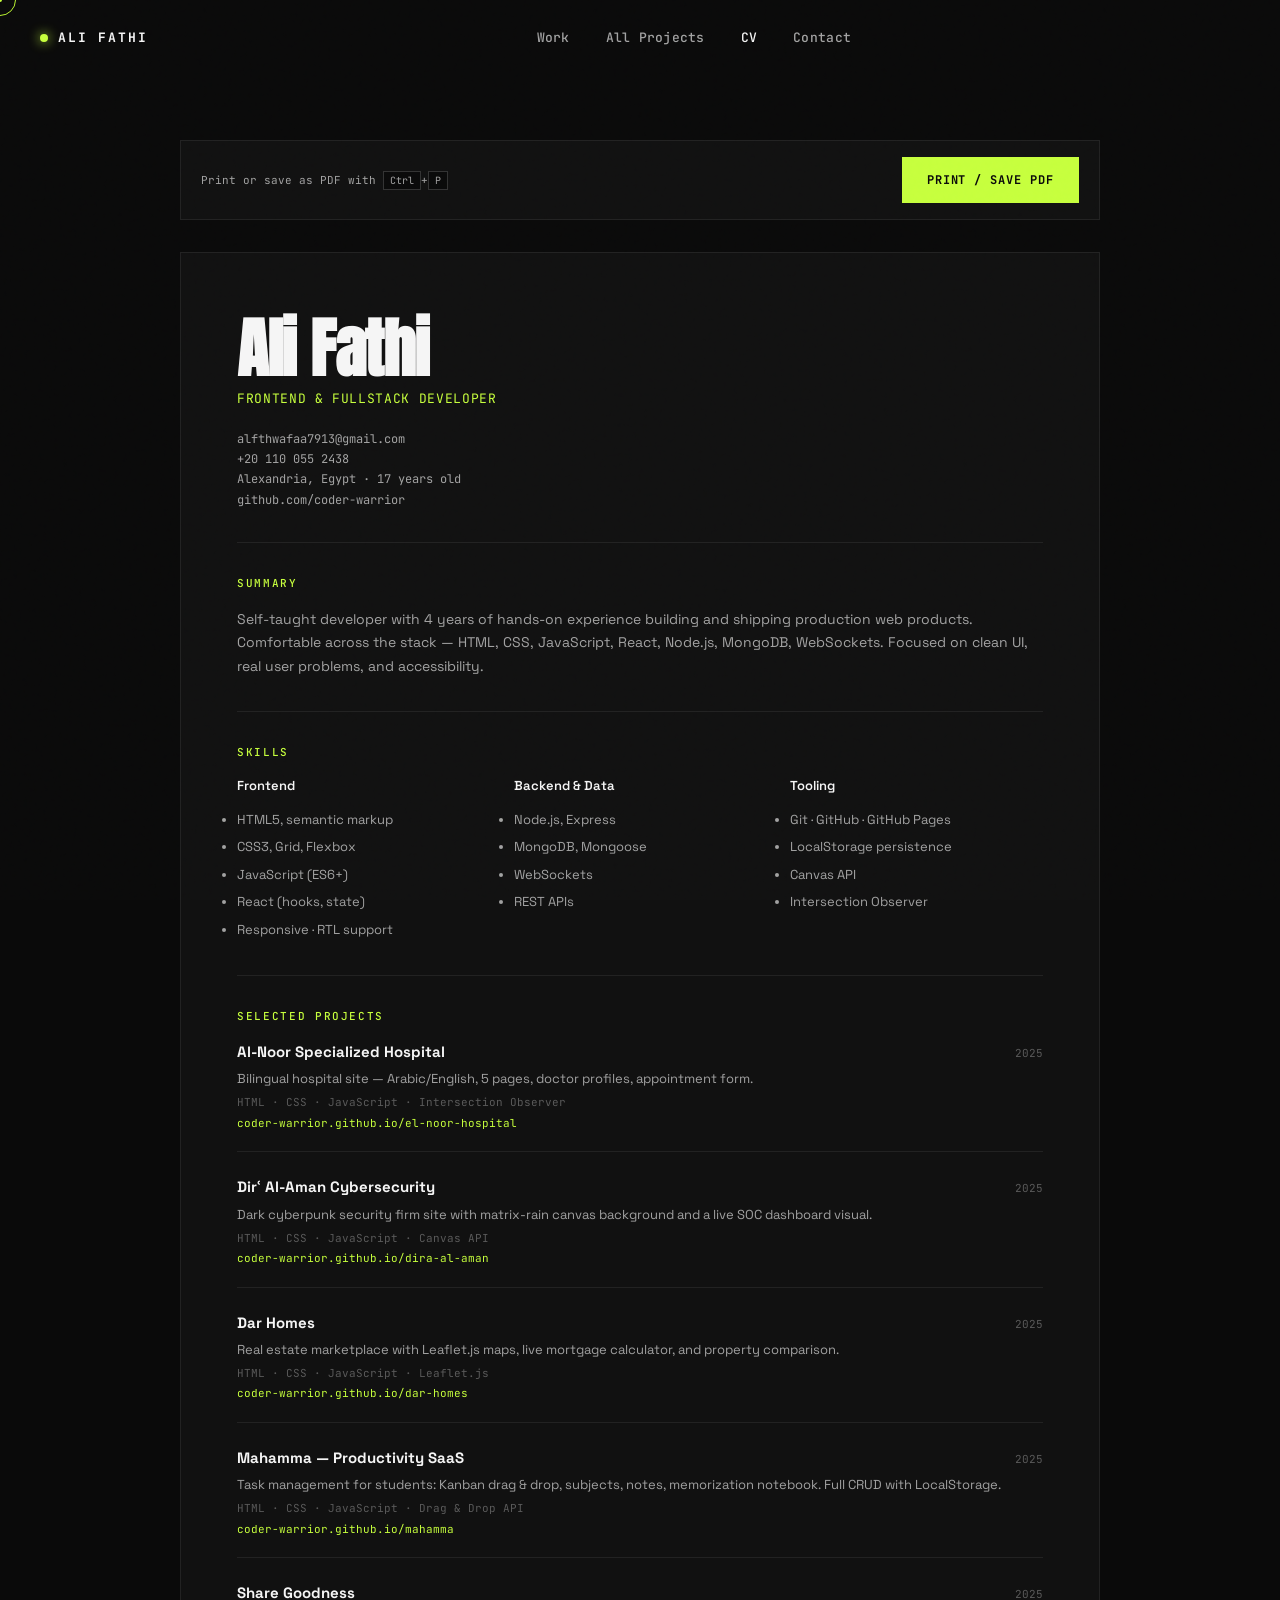
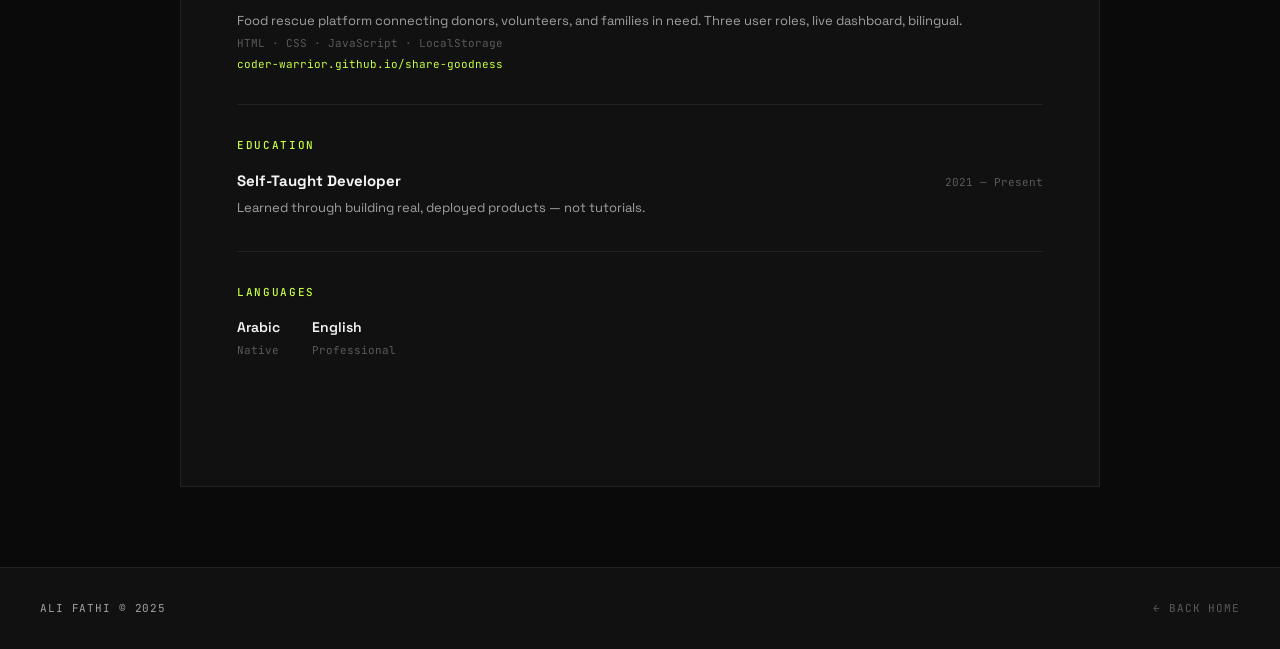
==== cv.html @ 3ee0965e "first commit" ====
<!DOCTYPE html>
<html lang="en" dir="ltr">
<head>
  <meta charset="UTF-8">
  <meta name="viewport" content="width=device-width, initial-scale=1.0">
  <title>CV — Ali Fathi</title>
  <link rel="preconnect" href="https://fonts.googleapis.com">
  <link rel="preconnect" href="https://fonts.gstatic.com" crossorigin>
  <link href="https://fonts.googleapis.com/css2?family=Anton&family=Space+Grotesk:wght@300;400;500;600;700&family=JetBrains+Mono:wght@400;500;700&display=swap" rel="stylesheet">
  <link rel="stylesheet" href="css/style.css">
  <link rel="stylesheet" href="css/animations.css">
</head>
<body class="cv-page-body">
  <div class="cursor" id="cursor"></div>
  <div class="cursor-dot" id="cursorDot"></div>
  <div class="grain"></div>

  <header class="site-header no-print" id="navbar">
    <div class="header-inner">
      <a href="index.html" class="brand">
        <span class="brand-dot"></span>
        <span class="brand-name">ALI FATHI</span>
      </a>
      <nav class="nav" id="navLinks">
        <a href="index.html#work" class="nav-link">Work</a>
        <a href="work.html" class="nav-link">All Projects</a>
        <a href="cv.html" class="nav-link active">CV</a>
        <a href="index.html#contact" class="nav-link">Contact</a>
      </nav>
      <div class="header-actions">
        <button class="menu-toggle no-print" id="menuToggle" aria-label="Menu"><span></span><span></span></button>
      </div>
    </div>
  </header>

  <main class="cv-main">
    <div class="cv-toolbar no-print">
      <p>Print or save as PDF with <kbd>Ctrl</kbd>+<kbd>P</kbd></p>
      <button class="btn btn-primary" onclick="window.print()">Print / Save PDF</button>
    </div>

    <article class="cv-document">
      <header class="cv-header">
        <h1>Ali Fathi</h1>
        <p class="cv-role">Frontend & Fullstack Developer</p>
        <div class="cv-contact">
          <p>alfthwafaa7913@gmail.com</p>
          <p>+20 110 055 2438</p>
          <p>Alexandria, Egypt · 17 years old</p>
          <p>github.com/coder-warrior</p>
        </div>
      </header>

      <section class="cv-section">
        <h2>Summary</h2>
        <p>Self-taught developer with 4 years of hands-on experience building and shipping production web products. Comfortable across the stack — HTML, CSS, JavaScript, React, Node.js, MongoDB, WebSockets. Focused on clean UI, real user problems, and accessibility.</p>
      </section>

      <section class="cv-section">
        <h2>Skills</h2>
        <div class="cv-skills-grid">
          <div>
            <h3>Frontend</h3>
            <ul>
              <li>HTML5, semantic markup</li>
              <li>CSS3, Grid, Flexbox</li>
              <li>JavaScript (ES6+)</li>
              <li>React (hooks, state)</li>
              <li>Responsive · RTL support</li>
            </ul>
          </div>
          <div>
            <h3>Backend & Data</h3>
            <ul>
              <li>Node.js, Express</li>
              <li>MongoDB, Mongoose</li>
              <li>WebSockets</li>
              <li>REST APIs</li>
            </ul>
          </div>
          <div>
            <h3>Tooling</h3>
            <ul>
              <li>Git · GitHub · GitHub Pages</li>
              <li>LocalStorage persistence</li>
              <li>Canvas API</li>
              <li>Intersection Observer</li>
            </ul>
          </div>
        </div>
      </section>

      <section class="cv-section">
        <h2>Selected Projects</h2>
        <div class="cv-projects">
          <div class="cv-project">
            <div class="cv-project-head">
              <h3>Al-Noor Specialized Hospital</h3><span>2025</span>
            </div>
            <p class="cv-project-sub">Bilingual hospital site — Arabic/English, 5 pages, doctor profiles, appointment form.</p>
            <p class="cv-project-tech">HTML · CSS · JavaScript · Intersection Observer</p>
            <p class="cv-project-link">coder-warrior.github.io/el-noor-hospital</p>
          </div>
          <div class="cv-project">
            <div class="cv-project-head">
              <h3>Dirʿ Al-Aman Cybersecurity</h3><span>2025</span>
            </div>
            <p class="cv-project-sub">Dark cyberpunk security firm site with matrix-rain canvas background and a live SOC dashboard visual.</p>
            <p class="cv-project-tech">HTML · CSS · JavaScript · Canvas API</p>
            <p class="cv-project-link">coder-warrior.github.io/dira-al-aman</p>
          </div>
          <div class="cv-project">
            <div class="cv-project-head">
              <h3>Dar Homes</h3><span>2025</span>
            </div>
            <p class="cv-project-sub">Real estate marketplace with Leaflet.js maps, live mortgage calculator, and property comparison.</p>
            <p class="cv-project-tech">HTML · CSS · JavaScript · Leaflet.js</p>
            <p class="cv-project-link">coder-warrior.github.io/dar-homes</p>
          </div>
          <div class="cv-project">
            <div class="cv-project-head">
              <h3>Mahamma — Productivity SaaS</h3><span>2025</span>
            </div>
            <p class="cv-project-sub">Task management for students: Kanban drag & drop, subjects, notes, memorization notebook. Full CRUD with LocalStorage.</p>
            <p class="cv-project-tech">HTML · CSS · JavaScript · Drag & Drop API</p>
            <p class="cv-project-link">coder-warrior.github.io/mahamma</p>
          </div>
          <div class="cv-project">
            <div class="cv-project-head">
              <h3>Share Goodness</h3><span>2025</span>
            </div>
            <p class="cv-project-sub">Food rescue platform connecting donors, volunteers, and families in need. Three user roles, live dashboard, bilingual.</p>
            <p class="cv-project-tech">HTML · CSS · JavaScript · LocalStorage</p>
            <p class="cv-project-link">coder-warrior.github.io/share-goodness</p>
          </div>
        </div>
      </section>

      <section class="cv-section">
        <h2>Education</h2>
        <div class="cv-edu">
          <div class="cv-edu-head">
            <h3>Self-Taught Developer</h3><span>2021 — Present</span>
          </div>
          <p>Learned through building real, deployed products — not tutorials.</p>
        </div>
      </section>

      <section class="cv-section">
        <h2>Languages</h2>
        <div class="cv-languages">
          <div><strong>Arabic</strong><span>Native</span></div>
          <div><strong>English</strong><span>Professional</span></div>
        </div>
      </section>
    </article>
  </main>

  <footer class="site-footer no-print">
    <div class="footer-inner">
      <span class="footer-brand">ALI FATHI © 2025</span>
      <a href="index.html" class="footer-top">← Back home</a>
    </div>
  </footer>

  <script src="js/projects.js"></script>
  <script src="js/translations.js"></script>
  <script src="js/main.js"></script>
</body>
</html>
---- css/style.css ----
/* ===================================
   Ali Fathi — Portfolio
   Kinetic Dark Style
=================================== */

:root {
  --bg: #0a0a0a;
  --bg-soft: #111111;
  --bg-card: #151515;
  --text: #f5f5f5;
  --text-soft: #a1a1a1;
  --text-mute: #5a5a5a;
  --line: #222222;
  --line-strong: #333333;
  --accent: #c6ff3d;      /* lime */
  --accent-2: #00e5ff;    /* cyan */
  --accent-3: #ff2e88;    /* magenta */
  --gradient: linear-gradient(135deg, #c6ff3d 0%, #00e5ff 50%, #ff2e88 100%);
  --font-display: 'Anton', sans-serif;
  --font-body: 'Space Grotesk', sans-serif;
  --font-mono: 'JetBrains Mono', monospace;
}

* { margin: 0; padding: 0; box-sizing: border-box; }

html {
  scroll-behavior: smooth;
  overflow-x: hidden;
  background: var(--bg);
}

body {
  font-family: var(--font-body);
  background: var(--bg);
  color: var(--text);
  line-height: 1.5;
  overflow-x: hidden;
  -webkit-font-smoothing: antialiased;
  -moz-osx-font-smoothing: grayscale;
  cursor: none;
}

@media (hover: none) { body { cursor: auto; } }

a { color: inherit; text-decoration: none; cursor: none; }
@media (hover: none) { a { cursor: pointer; } }

button { font-family: inherit; cursor: none; border: none; background: none; color: inherit; }
@media (hover: none) { button { cursor: pointer; } }

img { max-width: 100%; display: block; }

/* ===== Custom cursor ===== */
.cursor {
  position: fixed;
  top: 0; left: 0;
  width: 32px; height: 32px;
  border: 1.5px solid var(--accent);
  border-radius: 50%;
  pointer-events: none;
  z-index: 9999;
  transform: translate(-50%, -50%);
  transition: width 0.25s ease, height 0.25s ease, border-color 0.25s ease, background-color 0.25s ease;
  mix-blend-mode: difference;
}

.cursor.hover {
  width: 64px; height: 64px;
  background: rgba(198, 255, 61, 0.15);
  border-color: var(--accent);
}

.cursor-dot {
  position: fixed;
  top: 0; left: 0;
  width: 4px; height: 4px;
  background: var(--accent);
  border-radius: 50%;
  pointer-events: none;
  z-index: 10000;
  transform: translate(-50%, -50%);
}

@media (hover: none) {
  .cursor, .cursor-dot { display: none; }
}

/* Grain */
.grain {
  position: fixed;
  inset: 0;
  z-index: 9990;
  pointer-events: none;
  opacity: 0.06;
  background-image: url("data:image/svg+xml;utf8,<svg viewBox='0 0 200 200' xmlns='http://www.w3.org/2000/svg'><filter id='n'><feTurbulence type='fractalNoise' baseFrequency='0.9' numOctaves='3'/></filter><rect width='100%' height='100%' filter='url(%23n)'/></svg>");
  mix-blend-mode: overlay;
}

/* Orbs */
.orbs {
  position: fixed;
  inset: 0;
  z-index: -1;
  pointer-events: none;
  overflow: hidden;
}

.orb {
  position: absolute;
  border-radius: 50%;
  filter: blur(140px);
  opacity: 0.15;
}

.orb-1 {
  width: 600px; height: 600px;
  background: var(--accent);
  top: -200px; right: -100px;
  animation: float1 24s ease-in-out infinite;
}

.orb-2 {
  width: 500px; height: 500px;
  background: var(--accent-2);
  bottom: -200px; left: -150px;
  animation: float2 28s ease-in-out infinite;
}

.orb-3 {
  width: 400px; height: 400px;
  background: var(--accent-3);
  top: 50%; left: 50%;
  animation: float3 32s ease-in-out infinite;
  opacity: 0.1;
}

/* ===== Preloader ===== */
.preloader {
  position: fixed;
  inset: 0;
  z-index: 10001;
  background: var(--bg);
  display: flex;
  align-items: center;
  justify-content: center;
  transition: transform 1s cubic-bezier(0.85, 0, 0.15, 1);
}

.preloader.done {
  transform: translateY(-100%);
}

.preloader-inner { text-align: center; }

.preloader-name {
  font-family: var(--font-display);
  font-size: clamp(48px, 10vw, 140px);
  letter-spacing: 0.02em;
  color: var(--text);
  display: inline-flex;
  overflow: hidden;
  margin-bottom: 24px;
}

.pl-letter {
  display: inline-block;
  transform: translateY(100%);
  opacity: 0;
  animation: letterUp 0.8s cubic-bezier(0.2, 0.8, 0.2, 1) forwards;
}

.pl-letter:nth-child(1) { animation-delay: 0.1s; }
.pl-letter:nth-child(2) { animation-delay: 0.15s; }
.pl-letter:nth-child(3) { animation-delay: 0.2s; }
.pl-letter:nth-child(4) { animation-delay: 0.3s; }
.pl-letter:nth-child(5) { animation-delay: 0.35s; }
.pl-letter:nth-child(6) { animation-delay: 0.4s; }
.pl-letter:nth-child(7) { animation-delay: 0.45s; }
.pl-letter:nth-child(8) { animation-delay: 0.5s; }

.pl-space { display: inline-block; width: 0.3em; }

.preloader-sub {
  font-family: var(--font-mono);
  font-size: 12px;
  color: var(--text-mute);
  letter-spacing: 0.15em;
  text-transform: uppercase;
  opacity: 0;
  animation: fadeUp 0.6s ease 0.9s forwards;
}

.preloader-bar {
  width: 200px;
  height: 1px;
  background: var(--line-strong);
  margin: 32px auto 0;
  overflow: hidden;
}

.preloader-bar-fill {
  height: 100%;
  width: 0;
  background: var(--accent);
  animation: barFill 1.8s cubic-bezier(0.85, 0, 0.15, 1) 1s forwards;
}

/* ===== Header ===== */
.site-header {
  position: fixed;
  top: 0; left: 0; right: 0;
  z-index: 100;
  padding: 20px 0;
  transition: background-color 0.4s ease, backdrop-filter 0.4s ease, border-color 0.4s ease;
  border-bottom: 1px solid transparent;
}

.site-header.scrolled {
  background: rgba(10, 10, 10, 0.7);
  backdrop-filter: blur(20px);
  -webkit-backdrop-filter: blur(20px);
  border-bottom-color: var(--line);
  padding: 14px 0;
}

.header-inner {
  max-width: 1440px;
  margin: 0 auto;
  padding: 0 40px;
  display: flex;
  align-items: center;
  justify-content: space-between;
  gap: 32px;
}

.brand {
  display: flex;
  align-items: center;
  gap: 10px;
  font-family: var(--font-mono);
  font-size: 13px;
  font-weight: 700;
  letter-spacing: 0.15em;
}

.brand-dot {
  width: 8px; height: 8px;
  background: var(--accent);
  border-radius: 50%;
  box-shadow: 0 0 12px var(--accent);
  animation: pulseDot 2s ease-in-out infinite;
}

.nav { display: flex; gap: 4px; align-items: center; }

.nav-link {
  padding: 8px 16px;
  font-size: 13px;
  font-weight: 500;
  color: var(--text-soft);
  transition: color 0.2s;
  font-family: var(--font-mono);
  letter-spacing: 0.02em;
}

.nav-link:hover, .nav-link.active { color: var(--text); }

.header-actions {
  display: flex;
  align-items: center;
  gap: 16px;
}

.status-pill {
  display: inline-flex;
  align-items: center;
  gap: 8px;
  padding: 6px 12px;
  border: 1px solid var(--line-strong);
  border-radius: 100px;
  font-family: var(--font-mono);
  font-size: 11px;
  font-weight: 500;
  color: var(--text-soft);
  letter-spacing: 0.05em;
}

.status-dot {
  width: 6px; height: 6px;
  background: var(--accent);
  border-radius: 50%;
  box-shadow: 0 0 8px var(--accent);
  animation: pulseDot 2s ease-in-out infinite;
}

.menu-toggle {
  display: none;
  flex-direction: column;
  gap: 5px;
  padding: 8px;
}

.menu-toggle span {
  width: 22px; height: 1.5px;
  background: var(--text);
  transition: transform 0.3s ease, opacity 0.3s ease;
}

.menu-toggle.active span:nth-child(1) { transform: translateY(3.5px) rotate(45deg); }
.menu-toggle.active span:nth-child(2) { transform: translateY(-3.5px) rotate(-45deg); }

/* ===== Buttons ===== */
.btn {
  display: inline-flex;
  align-items: center;
  gap: 10px;
  padding: 14px 24px;
  font-family: var(--font-mono);
  font-size: 12px;
  font-weight: 700;
  letter-spacing: 0.08em;
  text-transform: uppercase;
  border: 1px solid transparent;
  transition: all 0.25s ease;
  position: relative;
  overflow: hidden;
}

.btn svg { width: 14px; height: 14px; transition: transform 0.25s; }

.btn-primary {
  background: var(--accent);
  color: #0a0a0a;
  border-color: var(--accent);
}

.btn-primary:hover {
  background: transparent;
  color: var(--accent);
  box-shadow: 0 0 30px rgba(198, 255, 61, 0.4);
}

.btn-primary:hover svg { transform: translateX(4px); }

.btn-ghost {
  background: transparent;
  color: var(--text);
  border-color: var(--line-strong);
}

.btn-ghost:hover {
  border-color: var(--text);
  background: var(--text);
  color: var(--bg);
}

/* ===== Hero ===== */
.hero {
  min-height: 100vh;
  padding: 140px 0 60px;
  position: relative;
  display: flex;
  flex-direction: column;
  justify-content: center;
  overflow: hidden;
}

.hero-bg-text {
  position: absolute;
  inset: 0;
  display: flex;
  flex-direction: column;
  justify-content: center;
  align-items: center;
  pointer-events: none;
  z-index: 0;
  overflow: hidden;
}

.bg-word {
  font-family: var(--font-display);
  font-size: clamp(120px, 24vw, 320px);
  line-height: 0.85;
  color: transparent;
  -webkit-text-stroke: 1px rgba(245, 245, 245, 0.05);
  letter-spacing: -0.02em;
  white-space: nowrap;
  animation: bgTextScroll 30s linear infinite;
}

.hero-inner {
  max-width: 1440px;
  margin: 0 auto;
  padding: 0 40px;
  position: relative;
  z-index: 1;
  width: 100%;
}

.hero-top {
  display: flex;
  justify-content: space-between;
  align-items: center;
  padding-bottom: 32px;
  border-bottom: 1px solid var(--line);
  margin-bottom: 60px;
  font-family: var(--font-mono);
  font-size: 11px;
  color: var(--text-mute);
  letter-spacing: 0.15em;
  text-transform: uppercase;
}

.hero-title {
  font-family: var(--font-display);
  font-size: clamp(64px, 13vw, 220px);
  line-height: 0.88;
  letter-spacing: -0.02em;
  margin-bottom: 60px;
  font-weight: 400;
}

.hero-line {
  display: block;
  overflow: hidden;
  padding-bottom: 0.05em;
}

.hero-word {
  display: inline-block;
  transform: translateY(100%);
  animation: wordUp 1s cubic-bezier(0.2, 0.8, 0.2, 1) forwards;
}

.hero-line:nth-child(1) .hero-word { animation-delay: 0.2s; }
.hero-line:nth-child(2) .hero-word { animation-delay: 0.35s; }
.hero-line:nth-child(3) .hero-word { animation-delay: 0.5s; }

.hero-word-accent {
  background: var(--gradient);
  -webkit-background-clip: text;
  background-clip: text;
  -webkit-text-fill-color: transparent;
  background-size: 200% 200%;
  animation: wordUp 1s cubic-bezier(0.2, 0.8, 0.2, 1) 0.5s forwards, gradientShift 6s ease infinite;
}

.hero-bottom {
  display: grid;
  grid-template-columns: 1.2fr 1fr;
  gap: 60px;
  align-items: end;
  padding-top: 40px;
  border-top: 1px solid var(--line);
}

.hero-desc {
  font-size: 18px;
  color: var(--text-soft);
  line-height: 1.6;
  max-width: 520px;
}

.hero-cta {
  display: flex;
  gap: 12px;
  flex-wrap: wrap;
  justify-content: flex-end;
}

.hero-scroll-hint {
  position: absolute;
  bottom: 32px;
  left: 50%;
  transform: translateX(-50%);
  display: flex;
  flex-direction: column;
  align-items: center;
  gap: 10px;
  font-family: var(--font-mono);
  font-size: 10px;
  letter-spacing: 0.2em;
  color: var(--text-mute);
}

.scroll-line {
  width: 1px;
  height: 40px;
  background: linear-gradient(to bottom, var(--accent), transparent);
  animation: scrollLine 2s ease-in-out infinite;
}

/* ===== Marquee ===== */
.marquee-section {
  padding: 32px 0;
  border-top: 1px solid var(--line);
  border-bottom: 1px solid var(--line);
  overflow: hidden;
  background: var(--bg-soft);
}

.marquee {
  overflow: hidden;
  mask-image: linear-gradient(90deg, transparent, black 8%, black 92%, transparent);
  -webkit-mask-image: linear-gradient(90deg, transparent, black 8%, black 92%, transparent);
}

.marquee-track {
  display: flex;
  gap: 32px;
  white-space: nowrap;
  animation: marquee 40s linear infinite;
  width: max-content;
}

.marquee-track span {
  font-family: var(--font-display);
  font-size: clamp(28px, 4vw, 56px);
  letter-spacing: 0.02em;
  color: var(--text);
  transition: color 0.3s;
}

.marquee-track span.star {
  color: var(--accent);
  font-size: clamp(20px, 3vw, 40px);
}

/* ===== Stats ===== */
.stats-section {
  padding: 120px 40px;
  max-width: 1440px;
  margin: 0 auto;
}

.stats-inner {
  display: grid;
  grid-template-columns: repeat(4, 1fr);
  gap: 24px;
  border-top: 1px solid var(--line);
  border-bottom: 1px solid var(--line);
}

.stat {
  padding: 40px 24px;
  border-right: 1px solid var(--line);
  display: flex;
  flex-direction: column;
  gap: 16px;
}

.stat:last-child { border-right: none; }

.stat-num {
  font-family: var(--font-display);
  font-size: clamp(56px, 8vw, 120px);
  line-height: 0.9;
  color: var(--text);
  letter-spacing: -0.02em;
}

.stat-label {
  font-family: var(--font-mono);
  font-size: 11px;
  color: var(--text-mute);
  letter-spacing: 0.15em;
  text-transform: uppercase;
  line-height: 1.5;
}

/* ===== Work ===== */
.work-section {
  padding: 80px 40px 120px;
  max-width: 1440px;
  margin: 0 auto;
}

.section-tag {
  display: inline-block;
  font-family: var(--font-mono);
  font-size: 11px;
  letter-spacing: 0.15em;
  text-transform: uppercase;
  color: var(--text-mute);
  margin-bottom: 24px;
  padding-bottom: 8px;
  border-bottom: 1px solid var(--line);
}

.section-title {
  font-family: var(--font-display);
  font-size: clamp(40px, 6vw, 96px);
  line-height: 0.95;
  letter-spacing: -0.02em;
  margin-bottom: 16px;
}

.section-title .dim { color: var(--text-mute); }
.section-title .accent {
  background: var(--gradient);
  -webkit-background-clip: text;
  background-clip: text;
  -webkit-text-fill-color: transparent;
  background-size: 200% 200%;
  animation: gradientShift 6s ease infinite;
}

.work-head {
  display: grid;
  grid-template-columns: 1.3fr 1fr;
  gap: 48px;
  align-items: end;
  padding-bottom: 60px;
  border-bottom: 1px solid var(--line);
  margin-bottom: 0;
}

.work-head-right p {
  font-size: 16px;
  color: var(--text-soft);
  line-height: 1.6;
  max-width: 400px;
}

.work-list {
  display: flex;
  flex-direction: column;
}

.work-item {
  display: grid;
  grid-template-columns: 60px 1fr 200px 80px;
  gap: 32px;
  align-items: center;
  padding: 40px 0;
  border-bottom: 1px solid var(--line);
  transition: padding 0.4s ease, border-color 0.4s ease;
  position: relative;
  overflow: hidden;
}

.work-item::before {
  content: '';
  position: absolute;
  inset: 0;
  background: var(--bg-soft);
  transform: scaleY(0);
  transform-origin: bottom;
  transition: transform 0.4s cubic-bezier(0.4, 0, 0.2, 1);
  z-index: 0;
}

.work-item:hover::before { transform: scaleY(1); }
.work-item:hover { padding-left: 24px; padding-right: 24px; }
.work-item > * { position: relative; z-index: 1; }

.work-item-index {
  font-family: var(--font-mono);
  font-size: 12px;
  color: var(--text-mute);
  letter-spacing: 0.1em;
}

.work-item-main {
  display: flex;
  flex-direction: column;
  gap: 8px;
}

.work-item-icon {
  font-size: 40px;
  line-height: 1;
  margin-bottom: 8px;
  filter: grayscale(0.5);
  transition: filter 0.4s ease, transform 0.4s ease;
}

.work-item:hover .work-item-icon {
  filter: grayscale(0);
  transform: scale(1.15) rotate(-5deg);
}

.work-item h3 {
  font-family: var(--font-display);
  font-size: clamp(24px, 3.5vw, 48px);
  font-weight: 400;
  line-height: 1;
  letter-spacing: -0.01em;
  transition: color 0.3s;
}

.work-item:hover h3 { color: var(--accent); }

.work-item-sub {
  font-family: var(--font-mono);
  font-size: 11px;
  color: var(--text-mute);
  letter-spacing: 0.05em;
  text-transform: uppercase;
}

.work-item-tags {
  display: flex;
  flex-wrap: wrap;
  gap: 6px;
  justify-content: flex-end;
}

.work-item-tags span {
  font-family: var(--font-mono);
  font-size: 10px;
  padding: 4px 8px;
  border: 1px solid var(--line-strong);
  color: var(--text-soft);
  letter-spacing: 0.02em;
}

.work-item-arrow {
  display: flex;
  align-items: center;
  justify-content: center;
  width: 56px;
  height: 56px;
  border: 1px solid var(--line-strong);
  border-radius: 50%;
  transition: transform 0.3s ease, background 0.3s ease, border-color 0.3s ease;
}

.work-item-arrow svg {
  width: 20px;
  height: 20px;
  color: var(--text);
  transition: color 0.3s;
}

.work-item:hover .work-item-arrow {
  transform: rotate(-45deg);
  background: var(--accent);
  border-color: var(--accent);
}

.work-item:hover .work-item-arrow svg { color: #0a0a0a; }

.work-footer {
  padding-top: 60px;
  text-align: right;
}

.link-arrow {
  display: inline-flex;
  align-items: center;
  gap: 12px;
  font-family: var(--font-mono);
  font-size: 13px;
  letter-spacing: 0.1em;
  text-transform: uppercase;
  color: var(--text);
  padding-bottom: 6px;
  border-bottom: 1px solid var(--text);
  transition: gap 0.3s, color 0.3s;
}

.link-arrow:hover { gap: 20px; color: var(--accent); border-color: var(--accent); }
.link-arrow svg { width: 16px; height: 16px; }

/* ===== About ===== */
.about-section {
  padding: 120px 40px;
  border-top: 1px solid var(--line);
  background: var(--bg-soft);
}

.about-inner {
  max-width: 1440px;
  margin: 0 auto;
  display: grid;
  grid-template-columns: 200px 1.5fr 1fr;
  gap: 60px;
}

.about-content {
  display: flex;
  flex-direction: column;
  gap: 24px;
}

.about-lead {
  font-family: var(--font-display);
  font-size: clamp(24px, 3vw, 40px);
  line-height: 1.15;
  letter-spacing: -0.01em;
  color: var(--text);
  font-weight: 400;
}

.about-lead em {
  font-style: italic;
  color: var(--accent);
}

.about-body {
  font-size: 15px;
  line-height: 1.7;
  color: var(--text-soft);
}

.about-body em { color: var(--accent); font-style: italic; }

.about-closing {
  font-family: var(--font-display);
  font-size: clamp(20px, 2.5vw, 28px);
  line-height: 1.3;
  color: var(--text-mute);
  margin-top: 16px;
  letter-spacing: -0.005em;
}

.about-closing .accent {
  background: var(--gradient);
  -webkit-background-clip: text;
  background-clip: text;
  -webkit-text-fill-color: transparent;
  background-size: 200% 200%;
  animation: gradientShift 6s ease infinite;
}

.about-side {
  display: flex;
  flex-direction: column;
  gap: 32px;
}

.about-block-label {
  display: block;
  font-family: var(--font-mono);
  font-size: 11px;
  letter-spacing: 0.15em;
  text-transform: uppercase;
  color: var(--text-mute);
  padding-bottom: 10px;
  border-bottom: 1px solid var(--line);
  margin-bottom: 16px;
}

.about-block ul li {
  display: flex;
  justify-content: space-between;
  padding: 8px 0;
  font-size: 13px;
  border-bottom: 1px solid var(--line);
}

.about-block ul li span { color: var(--text-mute); font-family: var(--font-mono); font-size: 11px; letter-spacing: 0.05em; text-transform: uppercase; }
.about-block ul li strong { font-weight: 500; color: var(--text); }

.tech-tags {
  display: flex;
  flex-wrap: wrap;
  gap: 6px;
}

.tech-tags span {
  font-family: var(--font-mono);
  font-size: 11px;
  padding: 6px 10px;
  border: 1px solid var(--line-strong);
  color: var(--text-soft);
}

/* ===== Contact ===== */
.contact-section {
  padding: 140px 40px;
  border-top: 1px solid var(--line);
}

.contact-inner {
  max-width: 1440px;
  margin: 0 auto;
}

.contact-title {
  font-family: var(--font-display);
  font-size: clamp(48px, 8vw, 140px);
  line-height: 0.9;
  letter-spacing: -0.02em;
  margin: 32px 0 48px;
}

.contact-title .accent {
  background: var(--gradient);
  -webkit-background-clip: text;
  background-clip: text;
  -webkit-text-fill-color: transparent;
  background-size: 200% 200%;
  animation: gradientShift 6s ease infinite;
}

.contact-email {
  display: inline-flex;
  align-items: center;
  gap: 16px;
  font-family: var(--font-display);
  font-size: clamp(20px, 3vw, 42px);
  letter-spacing: -0.01em;
  color: var(--text);
  padding-bottom: 12px;
  border-bottom: 1px solid var(--text);
  transition: gap 0.3s, color 0.3s, border-color 0.3s;
  margin-bottom: 80px;
  word-break: break-all;
}

.contact-email:hover {
  gap: 24px;
  color: var(--accent);
  border-color: var(--accent);
}

.contact-email svg { width: 32px; height: 32px; flex-shrink: 0; }

.contact-meta {
  display: grid;
  grid-template-columns: repeat(3, 1fr);
  gap: 24px;
  padding-top: 40px;
  border-top: 1px solid var(--line);
}

.contact-meta > div {
  display: flex;
  flex-direction: column;
  gap: 8px;
}

.contact-meta span:first-child {
  font-family: var(--font-mono);
  font-size: 11px;
  letter-spacing: 0.15em;
  text-transform: uppercase;
  color: var(--text-mute);
}

.contact-meta a, .contact-meta span:last-child {
  font-size: 15px;
  color: var(--text);
  transition: color 0.2s;
}

.contact-meta a:hover { color: var(--accent); }

/* ===== Footer ===== */
.site-footer {
  padding: 32px 40px;
  border-top: 1px solid var(--line);
  background: var(--bg-soft);
}

.footer-inner {
  max-width: 1440px;
  margin: 0 auto;
  display: flex;
  justify-content: space-between;
  align-items: center;
  gap: 16px;
  flex-wrap: wrap;
  font-family: var(--font-mono);
  font-size: 11px;
  letter-spacing: 0.08em;
  text-transform: uppercase;
  color: var(--text-mute);
}

.footer-brand { color: var(--text-soft); }
.footer-top { transition: color 0.2s; }
.footer-top:hover { color: var(--accent); }

/* ===== Work Page ===== */
.page-main {
  padding: 160px 40px 120px;
  max-width: 1440px;
  margin: 0 auto;
}

.page-head {
  padding-bottom: 60px;
  border-bottom: 1px solid var(--line);
  margin-bottom: 0;
}

.page-title {
  font-family: var(--font-display);
  font-size: clamp(56px, 10vw, 180px);
  line-height: 0.88;
  letter-spacing: -0.02em;
  margin: 24px 0;
}

.page-title .accent {
  background: var(--gradient);
  -webkit-background-clip: text;
  background-clip: text;
  -webkit-text-fill-color: transparent;
  background-size: 200% 200%;
  animation: gradientShift 6s ease infinite;
}

.page-sub {
  font-size: 16px;
  color: var(--text-soft);
  max-width: 500px;
  line-height: 1.6;
}

/* ===== Case Study ===== */
.case-main {
  padding: 160px 40px 120px;
  max-width: 1440px;
  margin: 0 auto;
}

.case-header {
  padding-bottom: 60px;
  border-bottom: 1px solid var(--line);
  margin-bottom: 60px;
}

.case-eyebrow {
  font-family: var(--font-mono);
  font-size: 11px;
  letter-spacing: 0.15em;
  text-transform: uppercase;
  color: var(--text-mute);
  margin-bottom: 24px;
}

.case-title {
  font-family: var(--font-display);
  font-size: clamp(48px, 9vw, 160px);
  line-height: 0.88;
  letter-spacing: -0.02em;
  margin-bottom: 24px;
}

.case-tagline {
  font-size: 20px;
  color: var(--text-soft);
  line-height: 1.5;
  max-width: 720px;
  margin-bottom: 40px;
}

.case-meta {
  display: flex;
  gap: 48px;
  flex-wrap: wrap;
  padding-top: 24px;
  border-top: 1px solid var(--line);
}

.case-meta-item {
  display: flex;
  flex-direction: column;
  gap: 6px;
}

.case-meta-label {
  font-family: var(--font-mono);
  font-size: 10px;
  letter-spacing: 0.15em;
  text-transform: uppercase;
  color: var(--text-mute);
}

.case-meta-value {
  font-size: 14px;
  font-weight: 500;
}

.case-body {
  display: grid;
  grid-template-columns: 220px 1fr;
  gap: 60px;
  margin-bottom: 80px;
}

.case-body-side {
  font-family: var(--font-mono);
  font-size: 11px;
  letter-spacing: 0.15em;
  text-transform: uppercase;
  color: var(--text-mute);
  position: sticky;
  top: 100px;
  height: fit-content;
  line-height: 1.6;
}

.case-section {
  margin-bottom: 56px;
}

.case-section h2 {
  font-family: var(--font-mono);
  font-size: 11px;
  font-weight: 500;
  letter-spacing: 0.15em;
  text-transform: uppercase;
  color: var(--accent);
  margin-bottom: 20px;
  padding-bottom: 10px;
  border-bottom: 1px solid var(--line);
}

.case-section p {
  font-size: 16px;
  line-height: 1.7;
  color: var(--text-soft);
  margin-bottom: 16px;
}

.case-section ul {
  list-style: none;
}

.case-section ul li {
  font-size: 15px;
  color: var(--text-soft);
  padding: 12px 0 12px 24px;
  border-bottom: 1px solid var(--line);
  position: relative;
  line-height: 1.5;
}

.case-section ul li::before {
  content: '→';
  position: absolute;
  left: 0;
  color: var(--accent);
  font-family: var(--font-mono);
}

.case-tech-grid {
  display: flex;
  flex-wrap: wrap;
  gap: 8px;
}

.case-tech-grid span {
  font-family: var(--font-mono);
  font-size: 11px;
  padding: 8px 14px;
  border: 1px solid var(--line-strong);
  color: var(--text-soft);
}

.case-actions {
  display: flex;
  gap: 12px;
  flex-wrap: wrap;
  padding-top: 32px;
  border-top: 1px solid var(--line);
  margin-top: 32px;
}

.case-nav {
  display: grid;
  grid-template-columns: 1fr 1fr;
  gap: 24px;
  margin-top: 80px;
  padding-top: 40px;
  border-top: 1px solid var(--line);
}

.case-nav-link {
  display: flex;
  flex-direction: column;
  gap: 8px;
  padding: 24px;
  border: 1px solid var(--line);
  transition: border-color 0.3s, background 0.3s;
}

.case-nav-link:hover {
  border-color: var(--accent);
  background: var(--bg-soft);
}

.case-nav-link small {
  font-family: var(--font-mono);
  font-size: 10px;
  letter-spacing: 0.15em;
  text-transform: uppercase;
  color: var(--text-mute);
}

.case-nav-link strong {
  font-family: var(--font-display);
  font-size: 20px;
  font-weight: 400;
  letter-spacing: -0.01em;
}

.case-nav-link:nth-child(2) { text-align: right; }

.case-not-found {
  text-align: center;
  padding: 100px 0;
}

.case-not-found h1 {
  font-family: var(--font-display);
  font-size: 64px;
  margin-bottom: 24px;
}

/* ===== CV Page ===== */
.cv-main {
  padding: 140px 40px 80px;
  max-width: 1000px;
  margin: 0 auto;
}

.cv-toolbar {
  display: flex;
  justify-content: space-between;
  align-items: center;
  gap: 16px;
  padding: 16px 20px;
  background: var(--bg-soft);
  border: 1px solid var(--line);
  margin-bottom: 32px;
  flex-wrap: wrap;
}

.cv-toolbar p {
  font-family: var(--font-mono);
  font-size: 11px;
  color: var(--text-soft);
}

.cv-toolbar kbd {
  font-family: var(--font-mono);
  font-size: 10px;
  padding: 2px 6px;
  background: var(--bg);
  border: 1px solid var(--line-strong);
}

.cv-document {
  background: var(--bg-soft);
  border: 1px solid var(--line);
  padding: 64px 56px;
}

.cv-header {
  padding-bottom: 32px;
  border-bottom: 1px solid var(--line);
  margin-bottom: 32px;
}

.cv-header h1 {
  font-family: var(--font-display);
  font-size: 64px;
  line-height: 1;
  letter-spacing: -0.02em;
  margin-bottom: 8px;
}

.cv-role {
  font-family: var(--font-mono);
  font-size: 13px;
  color: var(--accent);
  letter-spacing: 0.05em;
  text-transform: uppercase;
  margin-bottom: 20px;
}

.cv-contact {
  font-family: var(--font-mono);
  font-size: 12px;
  color: var(--text-soft);
  line-height: 1.7;
}

.cv-section {
  margin-bottom: 32px;
  padding-bottom: 32px;
  border-bottom: 1px solid var(--line);
}

.cv-section:last-child { border-bottom: none; }

.cv-section h2 {
  font-family: var(--font-mono);
  font-size: 11px;
  font-weight: 500;
  letter-spacing: 0.15em;
  text-transform: uppercase;
  color: var(--accent);
  margin-bottom: 16px;
}

.cv-section > p {
  font-size: 14px;
  line-height: 1.7;
  color: var(--text-soft);
}

.cv-skills-grid {
  display: grid;
  grid-template-columns: repeat(3, 1fr);
  gap: 24px;
}

.cv-skills-grid h3 {
  font-size: 13px;
  font-weight: 600;
  margin-bottom: 10px;
  color: var(--text);
}

.cv-skills-grid ul li {
  font-size: 13px;
  color: var(--text-soft);
  padding: 4px 0;
  line-height: 1.5;
}

.cv-projects { display: flex; flex-direction: column; gap: 24px; }

.cv-project {
  padding-bottom: 20px;
  border-bottom: 1px solid var(--line);
}

.cv-project:last-child { border-bottom: none; padding-bottom: 0; }

.cv-project-head {
  display: flex;
  justify-content: space-between;
  align-items: baseline;
  gap: 16px;
  margin-bottom: 6px;
}

.cv-project-head h3 { font-size: 15px; font-weight: 700; }
.cv-project-head span { font-family: var(--font-mono); font-size: 11px; color: var(--text-mute); }

.cv-project-sub { font-size: 13px; color: var(--text-soft); line-height: 1.6; margin-bottom: 4px; }
.cv-project-tech { font-family: var(--font-mono); font-size: 11px; color: var(--text-mute); margin-bottom: 4px; }
.cv-project-link { font-family: var(--font-mono); font-size: 11px; color: var(--accent); }

.cv-edu-head {
  display: flex;
  justify-content: space-between;
  align-items: baseline;
  gap: 16px;
  margin-bottom: 6px;
}

.cv-edu-head h3 { font-size: 15px; font-weight: 700; }
.cv-edu-head span { font-family: var(--font-mono); font-size: 11px; color: var(--text-mute); }
.cv-edu p { font-size: 13px; color: var(--text-soft); line-height: 1.6; }

.cv-languages { display: flex; gap: 32px; }
.cv-languages > div { display: flex; flex-direction: column; gap: 4px; }
.cv-languages strong { font-size: 14px; font-weight: 600; }
.cv-languages span { font-family: var(--font-mono); font-size: 11px; color: var(--text-mute); }

/* ===== Print ===== */
@media print {
  body { background: white; color: black; cursor: auto; }
  .no-print, .grain, .orbs, .site-header, .site-footer, .cursor, .cursor-dot { display: none !important; }
  .cv-main { padding: 0; max-width: 100%; }
  .cv-document { background: white; border: none; padding: 0; color: black; }
  .cv-section h2 { color: #333; }
  .cv-section > p, .cv-project-sub, .cv-edu p, .cv-skills-grid ul li { color: #333; }
  .cv-project-link, .cv-role { color: #000; }
  .cv-section { page-break-inside: avoid; }
  a { color: black; text-decoration: none; }
}

/* ===== Responsive ===== */
@media (max-width: 1024px) {
  .header-inner, .hero-inner, .stats-section, .work-section, .about-section, .contact-section, .site-footer, .page-main, .case-main, .cv-main {
    padding-left: 24px;
    padding-right: 24px;
  }
  .nav { display: none; position: fixed; top: 68px; left: 0; right: 0; background: var(--bg); border-bottom: 1px solid var(--line); padding: 20px 24px; flex-direction: column; gap: 4px; align-items: stretch; z-index: 99; }
  .nav.open { display: flex; }
  .nav-link { padding: 14px 0; border-bottom: 1px solid var(--line); font-size: 14px; }
  .menu-toggle { display: flex; }
  .status-pill { display: none; }

  .hero-bottom { grid-template-columns: 1fr; gap: 32px; }
  .hero-cta { justify-content: flex-start; }

  .stats-inner { grid-template-columns: 1fr 1fr; }
  .stat { border-right: none; border-bottom: 1px solid var(--line); }
  .stat:nth-child(2n) { border-right: none; }
  .stat:nth-child(odd) { border-right: 1px solid var(--line); }
  .stat:nth-last-child(-n+2) { border-bottom: none; }

  .work-head { grid-template-columns: 1fr; gap: 32px; }

  .work-item { grid-template-columns: 40px 1fr auto; gap: 20px; }
  .work-item-tags { display: none; }
  .work-item-arrow { width: 44px; height: 44px; }

  .about-inner { grid-template-columns: 1fr; gap: 32px; }

  .contact-meta { grid-template-columns: 1fr; }

  .case-body { grid-template-columns: 1fr; gap: 32px; }
  .case-body-side { position: static; }
  .case-nav { grid-template-columns: 1fr; }

  .cv-skills-grid { grid-template-columns: 1fr; }
  .cv-document { padding: 40px 24px; }
  .cv-header h1 { font-size: 48px; }
}

@media (max-width: 640px) {
  .hero-title { font-size: clamp(48px, 14vw, 96px); }
  .hero-desc { font-size: 15px; }
  .stat-num { font-size: 56px; }
  .work-item h3 { font-size: 22px; }
  .contact-email { font-size: 16px; }
  .contact-email svg { width: 20px; height: 20px; }
  .page-title { font-size: 48px; }
  .case-title { font-size: 40px; }
  .bg-word { -webkit-text-stroke: 1px rgba(245,245,245,0.03); }
}
---- css/animations.css ----
/* ===================================
   Ali Fathi — Portfolio Animations
=================================== */

@keyframes float1 {
  0%, 100% { transform: translate(0, 0) scale(1); }
  33% { transform: translate(60px, -80px) scale(1.1); }
  66% { transform: translate(-40px, 40px) scale(0.9); }
}

@keyframes float2 {
  0%, 100% { transform: translate(0, 0) scale(1); }
  33% { transform: translate(-60px, 40px) scale(1.15); }
  66% { transform: translate(40px, -60px) scale(0.9); }
}

@keyframes float3 {
  0%, 100% { transform: translate(-50%, -50%) scale(1); }
  50% { transform: translate(-50%, -50%) scale(1.3); }
}

@keyframes pulseDot {
  0%, 100% { opacity: 1; box-shadow: 0 0 8px var(--accent); }
  50% { opacity: 0.5; box-shadow: 0 0 16px var(--accent); }
}

@keyframes letterUp {
  from { transform: translateY(100%); opacity: 0; }
  to { transform: translateY(0); opacity: 1; }
}

@keyframes wordUp {
  from { transform: translateY(100%); }
  to { transform: translateY(0); }
}

@keyframes fadeUp {
  from { opacity: 0; transform: translateY(20px); }
  to { opacity: 1; transform: translateY(0); }
}

@keyframes barFill {
  from { width: 0; }
  to { width: 100%; }
}

@keyframes marquee {
  from { transform: translateX(0); }
  to { transform: translateX(-50%); }
}

@keyframes gradientShift {
  0%, 100% { background-position: 0% 50%; }
  50% { background-position: 100% 50%; }
}

@keyframes bgTextScroll {
  from { transform: translateY(0); }
  to { transform: translateY(-50%); }
}

@keyframes scrollLine {
  0% { transform: scaleY(0); transform-origin: top; opacity: 0; }
  50% { transform: scaleY(1); transform-origin: top; opacity: 1; }
  51% { transform-origin: bottom; }
  100% { transform: scaleY(0); transform-origin: bottom; opacity: 0; }
}

/* Scroll reveal */
.reveal {
  opacity: 0;
  transform: translateY(40px);
  transition: opacity 0.8s ease, transform 0.8s cubic-bezier(0.2, 0.8, 0.2, 1);
}

.reveal.active {
  opacity: 1;
  transform: translateY(0);
}

/* Reduced motion */
@media (prefers-reduced-motion: reduce) {
  *, *::before, *::after {
    animation-duration: 0.01ms !important;
    animation-iteration-count: 1 !important;
    transition-duration: 0.01ms !important;
  }
  .marquee-track, .bg-word { animation: none; }
  .hero-word, .pl-letter { transform: none; opacity: 1; }
}
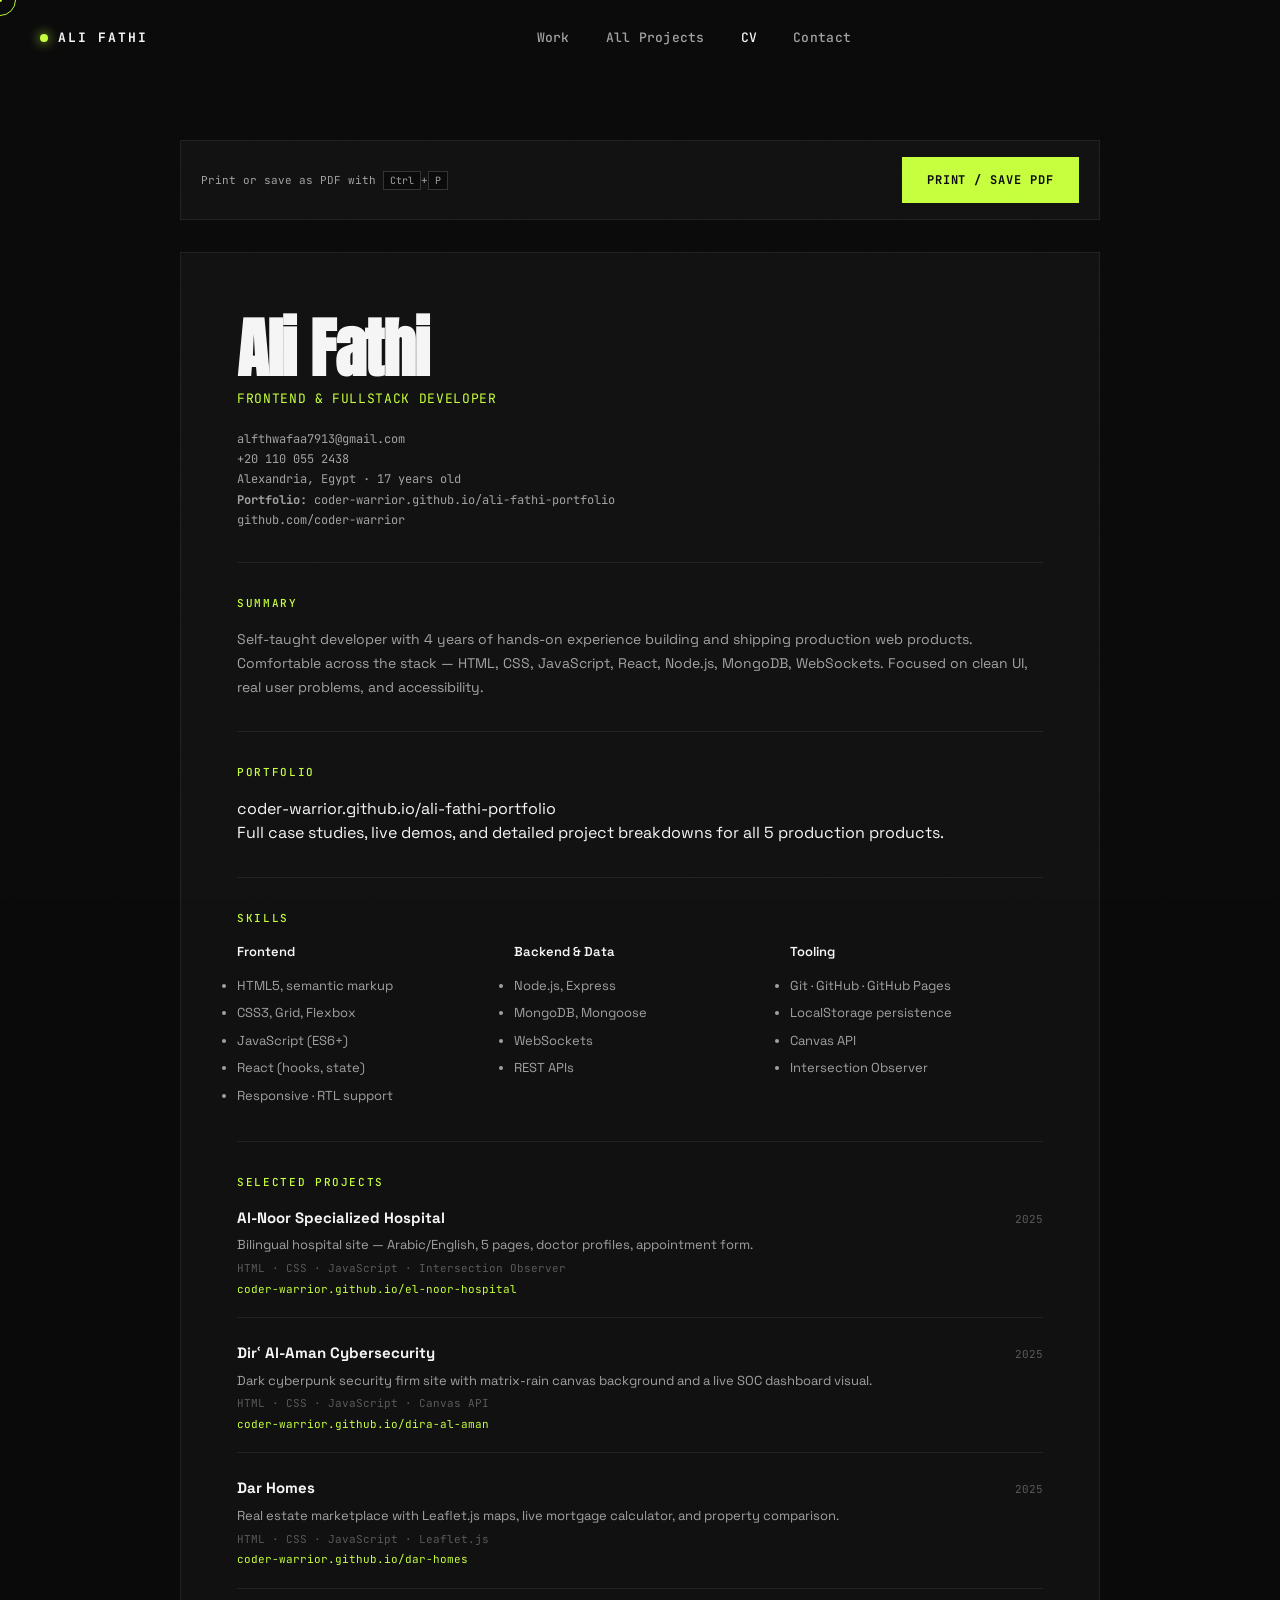
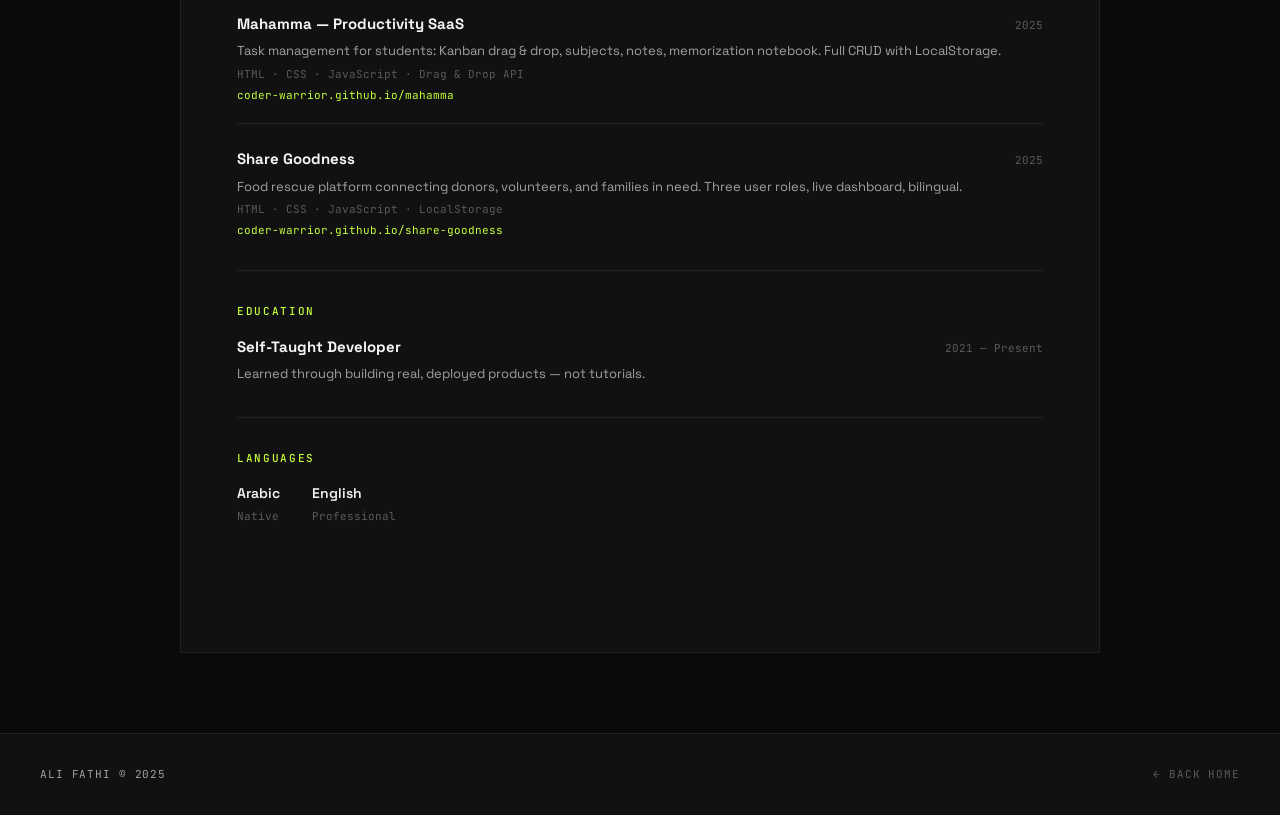
==== commit a89d5308: "Enhance CV with portfolio details Added portfolio section with URL and project descriptions." ====
--- a/cv.html
+++ b/cv.html
@@ -47,6 +47,7 @@
           <p>alfthwafaa7913@gmail.com</p>
           <p>+20 110 055 2438</p>
           <p>Alexandria, Egypt · 17 years old</p>
+          <p><strong>Portfolio:</strong> coder-warrior.github.io/ali-fathi-portfolio</p>
           <p>github.com/coder-warrior</p>
         </div>
       </header>
@@ -54,6 +55,14 @@
       <section class="cv-section">
         <h2>Summary</h2>
         <p>Self-taught developer with 4 years of hands-on experience building and shipping production web products. Comfortable across the stack — HTML, CSS, JavaScript, React, Node.js, MongoDB, WebSockets. Focused on clean UI, real user problems, and accessibility.</p>
+      </section>
+
+      <section class="cv-section">
+        <h2>Portfolio</h2>
+        <div class="cv-portfolio-highlight">
+          <p class="cv-portfolio-url">coder-warrior.github.io/ali-fathi-portfolio</p>
+          <p class="cv-portfolio-desc">Full case studies, live demos, and detailed project breakdowns for all 5 production products.</p>
+        </div>
       </section>
 
       <section class="cv-section">
@@ -167,4 +176,4 @@
   <script src="js/translations.js"></script>
   <script src="js/main.js"></script>
 </body>
-</html>+</html>
